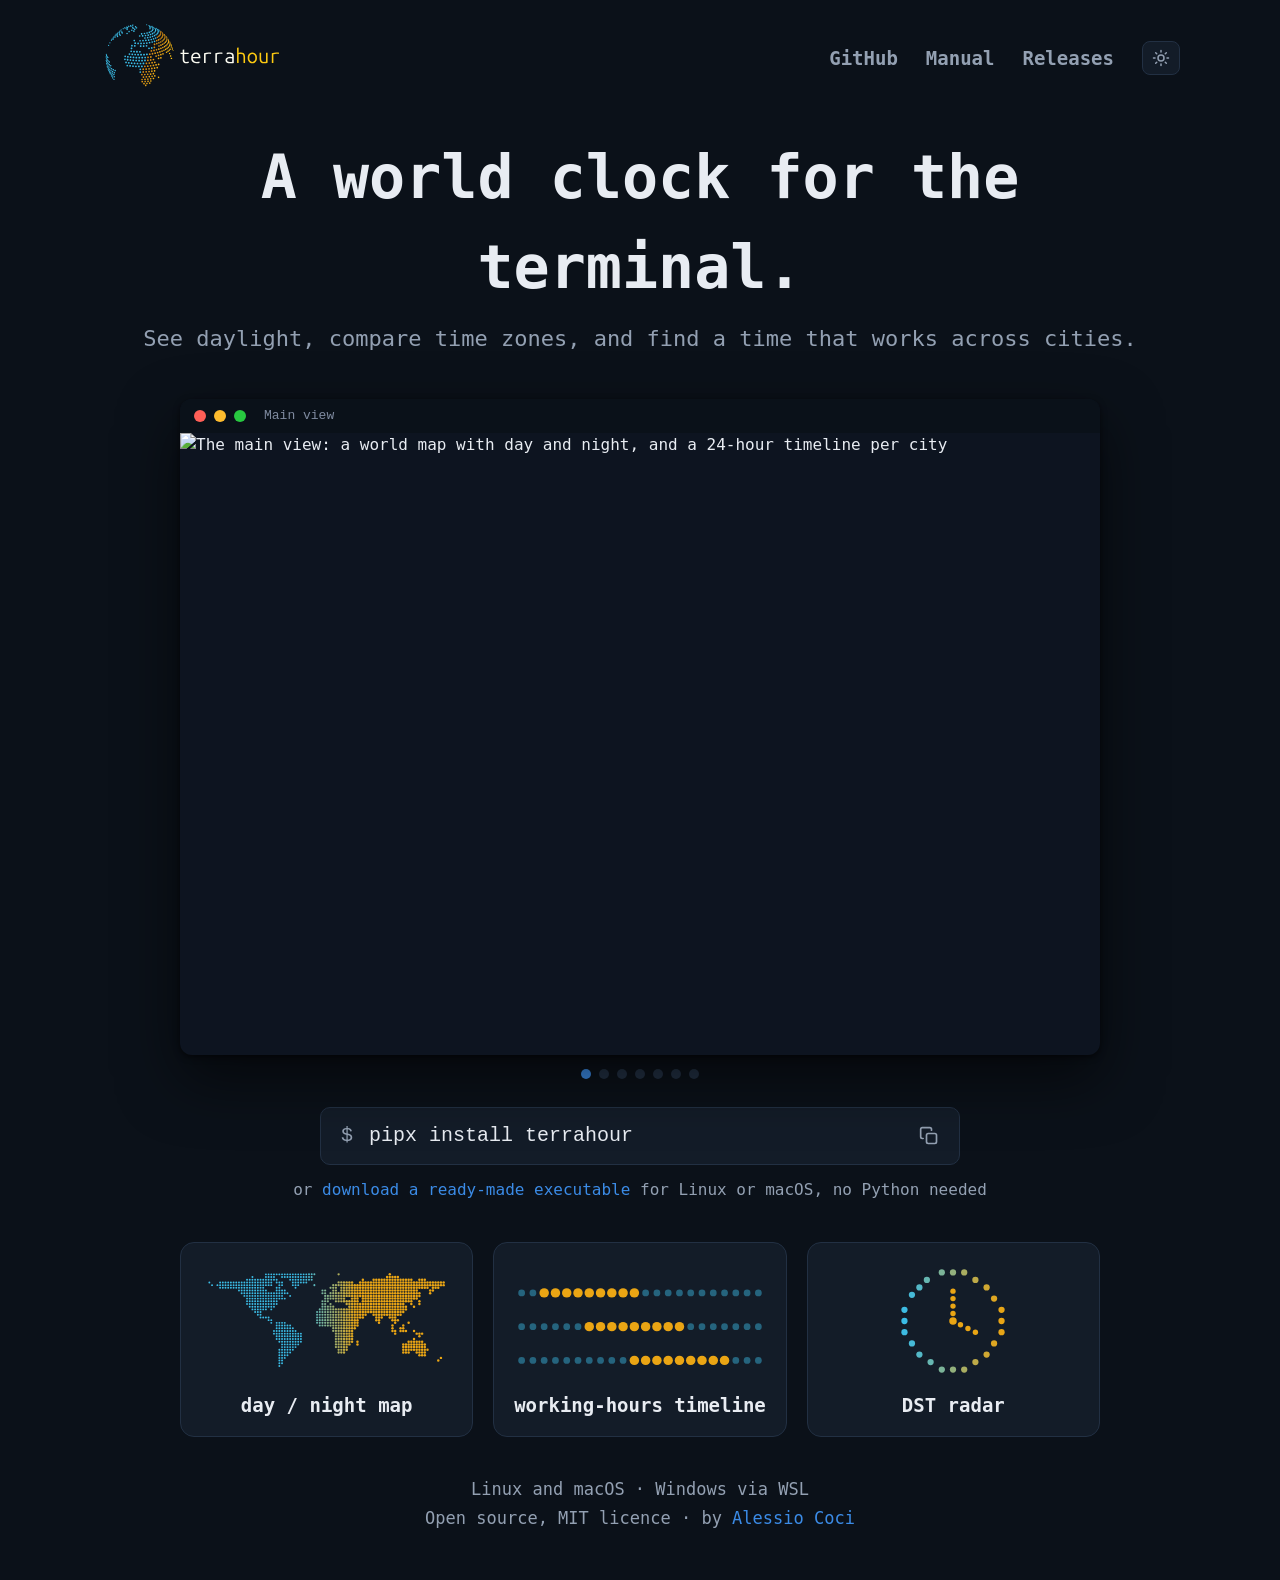
==== site/index.html @ 521621ff "Add the website and publish it to GitHub Pages Co-Authored-By: Claude Fable 5.1 <noreply@anthropic.c" ====
<!doctype html>
<html lang="en">
<head>
<meta charset="utf-8">
<meta name="viewport" content="width=device-width, initial-scale=1">
<title>terrahour</title>
<meta name="description" content="A world clock for the terminal: see daylight, compare time zones, and find a time that works across cities.">
<link rel="icon" type="image/svg+xml" href="favicon.svg">
<link rel="icon" type="image/png" sizes="256x256" href="favicon.png">
<link rel="apple-touch-icon" href="favicon.png">
<link rel="preconnect" href="https://fonts.googleapis.com">
<link href="https://fonts.googleapis.com/css2?family=Ubuntu+Mono:wght@400;700&display=swap" rel="stylesheet">
<link rel="stylesheet" href="style.css">
</head>
<body>
<div class="wrap">
  <header>
    <a class="logo" href="#"><img class="light" src="logo-light.svg" alt="terrahour"><img class="dark" src="logo-dark.svg" alt="terrahour"></a>
    <button type="button" id="menu" aria-label="Menu" aria-expanded="false" aria-controls="nav">
      <svg viewBox="0 0 24 24" fill="none" stroke="currentColor" stroke-width="2" stroke-linecap="round"><path class="open" d="M4 7h16M4 12h16M4 17h16"/><path class="close" d="M6 6l12 12M18 6L6 18"/></svg>
    </button>
    <nav id="nav">
      <a href="https://github.com/ACoci86/terrahour">GitHub</a>
      <a href="https://github.com/ACoci86/terrahour/blob/main/MANUAL.md">Manual</a>
      <a href="https://github.com/ACoci86/terrahour/releases">Releases</a>
      <button type="button" id="mode" title="Switch between dark and light">
        <svg class="sun" viewBox="0 0 24 24" fill="none" stroke="currentColor" stroke-width="2" stroke-linecap="round"><circle cx="12" cy="12" r="4"/><path d="M12 2v2M12 20v2M4.9 4.9l1.4 1.4M17.7 17.7l1.4 1.4M2 12h2M20 12h2M4.9 19.1l1.4-1.4M17.7 6.3l1.4-1.4"/></svg>
        <svg class="moon" viewBox="0 0 24 24" fill="none" stroke="currentColor" stroke-width="2" stroke-linecap="round"><path d="M21 12.8A9 9 0 1 1 11.2 3a7 7 0 0 0 9.8 9.8z"/></svg>
      </button>
    </nav>
  </header>

  <section class="hero">
    <h1>A world clock for the terminal.</h1>
    <p>See daylight, compare time zones, and find a time that works across cities.</p>
  </section>

  <div class="terminal" id="carousel">
    <div class="bar"><i style="background:#ff5f57"></i><i style="background:#febc2e"></i><i style="background:#28c840"></i><span class="title"></span></div>
    <div class="slides"><div class="track">
      <img src="https://raw.githubusercontent.com/ACoci86/terrahour/main/docs/main.png" alt="The main view: a world map with day and night, and a 24-hour timeline per city" data-title="Main view">
      <img src="https://raw.githubusercontent.com/ACoci86/terrahour/main/docs/demo.gif" alt="A quick tour: scrubbing time, exchanges, DST radar, ambient view" data-title="Scrubbing through the day">
      <img src="https://raw.githubusercontent.com/ACoci86/terrahour/main/docs/markets.png" alt="The ten biggest stock exchanges with their trading hours" data-title="Stock exchanges">
      <img src="https://raw.githubusercontent.com/ACoci86/terrahour/main/docs/radar.png" alt="The DST radar: the next clock change in every city" data-title="DST radar">
      <img src="https://raw.githubusercontent.com/ACoci86/terrahour/main/docs/ambient.png" alt="The ambient view: a big clock over the map" data-title="Ambient view, for a spare monitor">
      <img src="https://raw.githubusercontent.com/ACoci86/terrahour/main/docs/add-city.png" alt="Adding a city by typing its name" data-title="Adding a city">
      <img src="https://raw.githubusercontent.com/ACoci86/terrahour/main/docs/theme-light.png" alt="The light theme" data-title="One of fourteen themes">
    </div></div>
    <button type="button" class="arrow prev" aria-label="Previous">&#8249;</button>
    <button type="button" class="arrow next" aria-label="Next">&#8250;</button>
  </div>
  <div class="dots" id="dots"></div>

  <div class="install">
    <span class="prompt">$</span>
    <code id="cmd">pipx install terrahour</code>
    <button type="button" id="copy" title="Copy">
      <svg class="clip" viewBox="0 0 24 24" fill="none" stroke="currentColor" stroke-width="2" stroke-linecap="round" stroke-linejoin="round"><rect x="9" y="9" width="12" height="12" rx="2"/><path d="M5 15H4a2 2 0 0 1-2-2V4a2 2 0 0 1 2-2h9a2 2 0 0 1 2 2v1"/></svg>
      <svg class="tick" viewBox="0 0 24 24" fill="none" stroke="currentColor" stroke-width="2.5" stroke-linecap="round" stroke-linejoin="round"><path d="M5 12l5 5L20 7"/></svg>
      <span class="label">Copied</span>
      <span class="sr">Copy the install command</span>
    </button>
  </div>
  <p class="alt">or <a href="https://github.com/ACoci86/terrahour/releases">download a ready-made executable</a> for Linux or macOS, no Python needed</p>

  <div class="features">
    <div class="card"><div class="art"><img class="map" src="icon-map.svg" alt=""></div><p>day / night map</p></div>
    <div class="card"><div class="art"><img src="icon-timeline.svg" alt=""></div><p>working-hours timeline</p></div>
    <div class="card"><div class="art"><img src="icon-radar.svg" alt=""></div><p>DST radar</p></div>
  </div>

  <footer>
    <p>Linux and macOS · Windows via WSL</p>
    <p>Open source, MIT licence · by <a href="https://acoci.dev/">Alessio Coci</a></p>
  </footer>
</div>

<script src="script.js"></script>
</body>
</html>
---- site/style.css ----
:root, :root[data-theme="dark"] {
  --bg: #0b1119;
  --text: #e8ecf2;
  --muted: #93a0b2;
  --line: #223043;
  --accent: #3b8be6;
  --box: #131c28;
  --box-hover: #1b2736;
  --term-bg: #0d1420;
  --term-head: #0a1119;
  --shadow: rgba(0, 0, 0, .55);
}
:root[data-theme="light"] {
  --bg: #f7f7f5;
  --text: #1b2430;
  --muted: #5b6472;
  --line: #e2e4e8;
  --accent: #3b8be6;
  --box: #eef0f3;
  --box-hover: #e3e6ea;
  --term-bg: #0d1420;
  --term-head: #111a26;
  --shadow: rgba(20, 30, 50, .22);
}
/* dark is the default: light logo text, and the button offers the sun; in light mode the reverse */
.logo .light, #mode .moon { display: none; }
:root[data-theme="light"] .logo .light, :root[data-theme="light"] #mode .moon { display: block; }
:root[data-theme="light"] .logo .dark, :root[data-theme="light"] #mode .sun { display: none; }
#mode { margin-left: 28px; border: 1px solid var(--line); background: var(--box); color: var(--muted); border-radius: 8px;
        width: 38px; height: 34px; cursor: pointer; display: inline-flex; align-items: center; justify-content: center; vertical-align: middle; }
#mode:hover { background: var(--box-hover); color: var(--text); }
#mode svg { width: 18px; height: 18px; }
* { box-sizing: border-box; }
html, body { margin: 0; }
body {
  background: var(--bg);
  color: var(--text);
  font-family: "Ubuntu Mono", "DejaVu Sans Mono", ui-monospace, Menlo, Consolas, monospace;
  line-height: 1.5;
}
a { color: inherit; text-decoration: none; }
.wrap { max-width: 1120px; margin: 0 auto; padding: 0 20px; }

header { display: flex; align-items: center; justify-content: space-between; padding: 22px 0 10px; position: relative; }
.logo img { height: 72px; display: block; }
nav { display: flex; align-items: center; }
nav a { margin-left: 28px; font-weight: 700; font-size: 19px; color: var(--muted); }
nav a:hover { color: var(--text); }
#menu { display: none; border: 1px solid var(--line); background: var(--box); color: var(--muted); border-radius: 8px;
        width: 42px; height: 38px; cursor: pointer; align-items: center; justify-content: center; }
#menu svg { width: 22px; height: 22px; }
#menu .close, header.open #menu .open { display: none; }
header.open #menu .close { display: block; }

.hero { text-align: center; padding: 28px 0 14px; }
.hero h1 { font-size: clamp(34px, 5.2vw, 60px); font-weight: 700; letter-spacing: 0; margin: 0; }
.hero p { font-size: clamp(17px, 1.9vw, 22px); color: var(--muted); margin: 10px 0 0; }

.terminal {
  max-width: 920px; margin: 30px auto 0;
  background: var(--term-bg); border-radius: 12px; overflow: hidden;
  box-shadow: 0 24px 60px var(--shadow), 0 2px 6px var(--shadow);
}
.terminal .bar { height: 34px; background: var(--term-head); display: flex; align-items: center; gap: 8px; padding: 0 14px; }
.terminal .bar i { width: 12px; height: 12px; border-radius: 50%; display: block; }
.terminal .bar .title { margin-left: 10px; color: #7f8ba0; font-family: ui-monospace, "SF Mono", Menlo, Consolas, monospace; font-size: 13px; }
.terminal { position: relative; }
.slides { position: relative; aspect-ratio: 1104 / 746; overflow: hidden; }
.track { display: flex; height: 100%; transition: transform .6s cubic-bezier(.4, 0, .2, 1); will-change: transform; }
.track img { flex: 0 0 100%; width: 100%; height: 100%; object-fit: contain; }
.arrow { position: absolute; top: 50%; transform: translateY(-50%); width: 44px; height: 64px; border: 0; border-radius: 10px;
         background: rgba(0, 0, 0, .35); color: #fff; font-size: 34px; line-height: 1; cursor: pointer; opacity: 0; transition: opacity .2s; }
.terminal:hover .arrow, .arrow:focus-visible { opacity: 1; }
.arrow.prev { left: 10px; } .arrow.next { right: 10px; }
.arrow:hover { background: rgba(0, 0, 0, .6); }
.dots { display: flex; justify-content: center; gap: 8px; margin-top: 14px; }
.dots button { width: 10px; height: 10px; border-radius: 50%; border: 0; padding: 0; background: var(--line); cursor: pointer; }
.dots button.on { background: var(--accent); }

.install {
  max-width: 640px; margin: 28px auto 0;
  display: flex; align-items: center;
  background: var(--box); border: 1px solid var(--line); border-radius: 10px;
  padding: 12px 14px 12px 20px;
  font-family: "Ubuntu Mono", ui-monospace, "SF Mono", Menlo, Consolas, monospace; font-size: 20px;
}
.install .prompt { color: var(--muted); margin-right: 16px; }
.install code { flex: 1; }
.install button {
  border: 0; background: transparent; color: var(--muted); cursor: pointer; padding: 6px; border-radius: 6px;
  font: inherit; display: flex; align-items: center;
}
.install button:hover { background: var(--box-hover); color: var(--text); }
.install button svg { width: 20px; height: 20px; }
.install button .tick, .install button .label { display: none; }
.install button.done .clip { display: none; }
.install button.done .tick { display: block; }
.install button.done .label { display: inline; margin-left: 6px; font-weight: 700; font-size: 13px; color: var(--muted); }

.features { display: grid; grid-template-columns: repeat(3, 1fr); gap: 20px; max-width: 920px; margin: 40px auto 0; }
.card { background: var(--box); border: 1px solid var(--line); border-radius: 14px; padding: 22px 16px 16px; text-align: center; }
.card .art { height: 112px; display: flex; align-items: center; justify-content: center; padding: 0 6px; }
.card img { max-height: 100%; max-width: 100%; width: auto; height: auto; }
.card img.map { width: 96%; }
.card p { margin: 14px 0 0; font-weight: 700; font-size: 19px; color: var(--text); }
@media (max-width: 720px) {
  .wrap { padding: 0 16px; }
  header { padding: 14px 0 6px; }
  .logo img { height: 52px; }
  #menu { display: inline-flex; }
  nav { display: none; position: absolute; top: calc(100% + 6px); left: 0; right: 0; z-index: 10;
        flex-direction: column; align-items: stretch; background: var(--box); border: 1px solid var(--line);
        border-radius: 12px; padding: 8px; box-shadow: 0 16px 40px var(--shadow); }
  header.open nav { display: flex; }
  nav a { margin: 0; padding: 12px 14px; border-radius: 8px; font-size: 16px; }
  nav a:hover { background: var(--box-hover); }
  #mode { margin: 6px 14px 4px; width: auto; height: 40px; }
  #mode::after { content: "Dark or light"; margin-left: 10px; font-weight: 700; font-size: 15px; }
  .hero { padding: 18px 0 8px; }
  .terminal { margin-top: 20px; border-radius: 10px; }
  .terminal .bar { height: 28px; }
  .terminal .bar i { width: 10px; height: 10px; }
  .arrow { opacity: 1; width: 34px; height: 48px; font-size: 26px; background: rgba(0, 0, 0, .45); }
  .install { font-size: 15px; padding: 10px 10px 10px 14px; margin-top: 18px; }
  .install .prompt { margin-right: 10px; }
  .features { grid-template-columns: 1fr; gap: 14px; margin-top: 26px; }
  .card { padding: 18px 14px 14px; }
  .card .art { height: 84px; }
  footer { padding: 26px 0 32px; }
}
@media (hover: none) { .arrow { opacity: 1; } }

.alt { text-align: center; color: var(--muted); font-size: 16px; margin: 12px 0 0; line-height: 1.6; }
.alt a, footer a { color: var(--accent); }
.alt a:hover, footer a:hover { text-decoration: underline; }
footer { text-align: center; color: var(--muted); padding: 36px 0 44px; font-size: 17px; }
footer p { margin: 4px 0; }
.sr { position: absolute; width: 1px; height: 1px; overflow: hidden; clip: rect(0 0 0 0); }
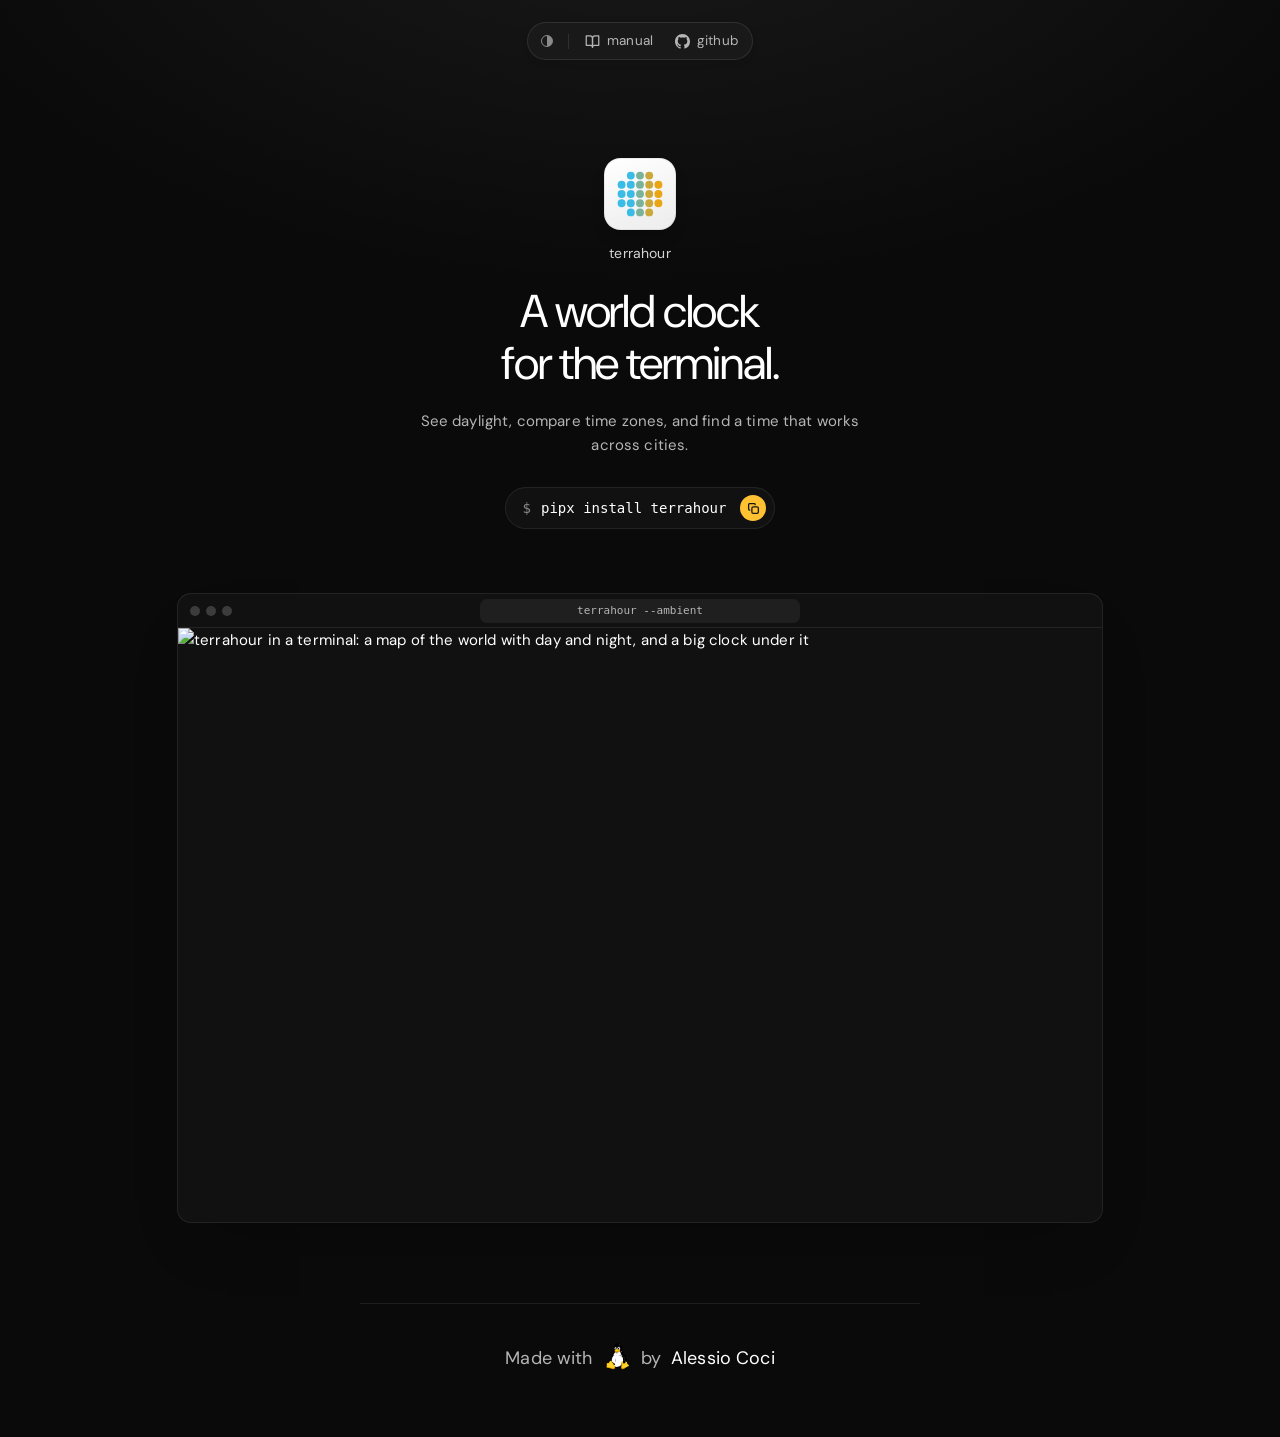
==== commit f40ad3dd: "Simpler website, in the style of acoci.dev" ====
--- a/site/index.html
+++ b/site/index.html
@@ -1,79 +1,59 @@
 <!doctype html>
-<html lang="en">
+<html lang="en" data-theme="dark">
 <head>
 <meta charset="utf-8">
 <meta name="viewport" content="width=device-width, initial-scale=1">
-<title>terrahour</title>
+<title>terrahour: a world clock for the terminal</title>
 <meta name="description" content="A world clock for the terminal: see daylight, compare time zones, and find a time that works across cities.">
 <link rel="icon" type="image/svg+xml" href="favicon.svg">
 <link rel="icon" type="image/png" sizes="256x256" href="favicon.png">
 <link rel="apple-touch-icon" href="favicon.png">
+<!-- Before anything is drawn, so a visitor who chose the light page never sees a dark flash. -->
+<script>try { var t = localStorage.getItem("theme"); if (t === "light" || t === "dark") document.documentElement.setAttribute("data-theme", t); } catch (e) {}</script>
 <link rel="preconnect" href="https://fonts.googleapis.com">
-<link href="https://fonts.googleapis.com/css2?family=Ubuntu+Mono:wght@400;700&display=swap" rel="stylesheet">
+<link rel="preconnect" href="https://fonts.gstatic.com" crossorigin>
+<link href="https://fonts.googleapis.com/css2?family=DM+Sans:wght@300..600&display=swap" rel="stylesheet">
 <link rel="stylesheet" href="style.css">
 </head>
 <body>
-<div class="wrap">
-  <header>
-    <a class="logo" href="#"><img class="light" src="logo-light.svg" alt="terrahour"><img class="dark" src="logo-dark.svg" alt="terrahour"></a>
-    <button type="button" id="menu" aria-label="Menu" aria-expanded="false" aria-controls="nav">
-      <svg viewBox="0 0 24 24" fill="none" stroke="currentColor" stroke-width="2" stroke-linecap="round"><path class="open" d="M4 7h16M4 12h16M4 17h16"/><path class="close" d="M6 6l12 12M18 6L6 18"/></svg>
+<div class="top">
+  <div class="pill">
+    <button class="pill-btn" id="theme" type="button" aria-label="Switch between light and dark mode" title="Light / dark"><span class="theme-dot" aria-hidden="true"></span></button>
+    <span class="pill-sep" aria-hidden="true"></span>
+    <a class="pill-link" href="https://github.com/ACoci86/terrahour/blob/main/MANUAL.md"><svg class="pill-icon" viewBox="0 0 24 24" fill="none" stroke="currentColor" stroke-width="2" stroke-linecap="round" stroke-linejoin="round" aria-hidden="true"><path d="M2 3h6a4 4 0 0 1 4 4v14a3 3 0 0 0-3-3H2z"/><path d="M22 3h-6a4 4 0 0 0-4 4v14a3 3 0 0 1 3-3h7z"/></svg>manual</a>
+    <a class="pill-link" href="https://github.com/ACoci86/terrahour"><svg class="pill-icon" viewBox="0 0 16 16" fill="currentColor" aria-hidden="true"><path d="M8 0C3.58 0 0 3.58 0 8c0 3.54 2.29 6.53 5.47 7.59.4.07.55-.17.55-.38 0-.19-.01-.82-.01-1.49-2.01.37-2.53-.49-2.69-.94-.09-.23-.48-.94-.82-1.13-.28-.15-.68-.52-.01-.53.63-.01 1.08.58 1.23.82.72 1.21 1.87.87 2.33.66.07-.52.28-.87.51-1.07-1.78-.2-3.64-.89-3.64-3.95 0-.87.31-1.59.82-2.15-.08-.2-.36-1.02.08-2.12 0 0 .67-.21 2.2.82.64-.18 1.32-.27 2-.27s1.36.09 2 .27c1.53-1.04 2.2-.82 2.2-.82.44 1.1.16 1.92.08 2.12.51.56.82 1.27.82 2.15 0 3.07-1.87 3.75-3.65 3.95.29.25.54.73.54 1.48 0 1.07-.01 1.93-.01 2.2 0 .21.15.46.55.38A8.01 8.01 0 0 0 16 8c0-4.42-3.58-8-8-8z"/></svg>github</a>
+  </div>
+</div>
+
+<main>
+  <span class="hero-icon"><img src="favicon.svg" alt="" width="46" height="46"></span>
+  <p class="hero-name">terrahour</p>
+  <h1 class="headline">A world clock<br>for the terminal.</h1>
+  <p class="hero-intro">See daylight, compare time zones, and find a time that works across cities.</p>
+
+  <div class="install" id="install">
+    <span class="prompt" aria-hidden="true">$</span>
+    <code id="cmd">pipx install terrahour</code>
+    <button class="chip" id="copy" type="button" aria-label="Copy the install command" title="Copy">
+      <svg class="i-copy" viewBox="0 0 24 24" aria-hidden="true"><rect x="9" y="9" width="12" height="12" rx="2.5"/><path d="M5 15h-.5A1.5 1.5 0 0 1 3 13.5v-9A1.5 1.5 0 0 1 4.5 3h9A1.5 1.5 0 0 1 15 4.5V5"/></svg>
+      <svg class="i-done" viewBox="0 0 24 24" aria-hidden="true"><path d="M5 12.5l4.5 4.5L19 7.5"/></svg>
     </button>
-    <nav id="nav">
-      <a href="https://github.com/ACoci86/terrahour">GitHub</a>
-      <a href="https://github.com/ACoci86/terrahour/blob/main/MANUAL.md">Manual</a>
-      <a href="https://github.com/ACoci86/terrahour/releases">Releases</a>
-      <button type="button" id="mode" title="Switch between dark and light">
-        <svg class="sun" viewBox="0 0 24 24" fill="none" stroke="currentColor" stroke-width="2" stroke-linecap="round"><circle cx="12" cy="12" r="4"/><path d="M12 2v2M12 20v2M4.9 4.9l1.4 1.4M17.7 17.7l1.4 1.4M2 12h2M20 12h2M4.9 19.1l1.4-1.4M17.7 6.3l1.4-1.4"/></svg>
-        <svg class="moon" viewBox="0 0 24 24" fill="none" stroke="currentColor" stroke-width="2" stroke-linecap="round"><path d="M21 12.8A9 9 0 1 1 11.2 3a7 7 0 0 0 9.8 9.8z"/></svg>
-      </button>
-    </nav>
-  </header>
+    <span class="visually-hidden" id="copied" aria-live="polite"></span>
+  </div>
+</main>
 
-  <section class="hero">
-    <h1>A world clock for the terminal.</h1>
-    <p>See daylight, compare time zones, and find a time that works across cities.</p>
-  </section>
+<figure class="shot">
+  <div class="window">
+    <div class="window-bar" aria-hidden="true"><i></i><i></i><i></i><span class="window-title">terrahour --ambient</span></div>
+    <img src="https://raw.githubusercontent.com/ACoci86/terrahour/main/docs/ambient.png" width="924" height="594"
+         alt="terrahour in a terminal: a map of the world with day and night, and a big clock under it">
+  </div>
+</figure>
 
-  <div class="terminal" id="carousel">
-    <div class="bar"><i style="background:#ff5f57"></i><i style="background:#febc2e"></i><i style="background:#28c840"></i><span class="title"></span></div>
-    <div class="slides"><div class="track">
-      <img src="https://raw.githubusercontent.com/ACoci86/terrahour/main/docs/main.png" alt="The main view: a world map with day and night, and a 24-hour timeline per city" data-title="Main view">
-      <img src="https://raw.githubusercontent.com/ACoci86/terrahour/main/docs/demo.gif" alt="A quick tour: scrubbing time, exchanges, DST radar, ambient view" data-title="Scrubbing through the day">
-      <img src="https://raw.githubusercontent.com/ACoci86/terrahour/main/docs/markets.png" alt="The ten biggest stock exchanges with their trading hours" data-title="Stock exchanges">
-      <img src="https://raw.githubusercontent.com/ACoci86/terrahour/main/docs/radar.png" alt="The DST radar: the next clock change in every city" data-title="DST radar">
-      <img src="https://raw.githubusercontent.com/ACoci86/terrahour/main/docs/ambient.png" alt="The ambient view: a big clock over the map" data-title="Ambient view, for a spare monitor">
-      <img src="https://raw.githubusercontent.com/ACoci86/terrahour/main/docs/add-city.png" alt="Adding a city by typing its name" data-title="Adding a city">
-      <img src="https://raw.githubusercontent.com/ACoci86/terrahour/main/docs/theme-light.png" alt="The light theme" data-title="One of fourteen themes">
-    </div></div>
-    <button type="button" class="arrow prev" aria-label="Previous">&#8249;</button>
-    <button type="button" class="arrow next" aria-label="Next">&#8250;</button>
-  </div>
-  <div class="dots" id="dots"></div>
-
-  <div class="install">
-    <span class="prompt">$</span>
-    <code id="cmd">pipx install terrahour</code>
-    <button type="button" id="copy" title="Copy">
-      <svg class="clip" viewBox="0 0 24 24" fill="none" stroke="currentColor" stroke-width="2" stroke-linecap="round" stroke-linejoin="round"><rect x="9" y="9" width="12" height="12" rx="2"/><path d="M5 15H4a2 2 0 0 1-2-2V4a2 2 0 0 1 2-2h9a2 2 0 0 1 2 2v1"/></svg>
-      <svg class="tick" viewBox="0 0 24 24" fill="none" stroke="currentColor" stroke-width="2.5" stroke-linecap="round" stroke-linejoin="round"><path d="M5 12l5 5L20 7"/></svg>
-      <span class="label">Copied</span>
-      <span class="sr">Copy the install command</span>
-    </button>
-  </div>
-  <p class="alt">or <a href="https://github.com/ACoci86/terrahour/releases">download a ready-made executable</a> for Linux or macOS, no Python needed</p>
-
-  <div class="features">
-    <div class="card"><div class="art"><img class="map" src="icon-map.svg" alt=""></div><p>day / night map</p></div>
-    <div class="card"><div class="art"><img src="icon-timeline.svg" alt=""></div><p>working-hours timeline</p></div>
-    <div class="card"><div class="art"><img src="icon-radar.svg" alt=""></div><p>DST radar</p></div>
-  </div>
-
-  <footer>
-    <p>Linux and macOS · Windows via WSL</p>
-    <p>Open source, MIT licence · by <a href="https://acoci.dev/">Alessio Coci</a></p>
-  </footer>
-</div>
+<footer class="footer">
+  <div class="footer-rule" aria-hidden="true"></div>
+  <p class="made">Made with <!-- Tux by Larry Ewing, made with The GIMP; drawing from Devicon (MIT). --><img class="tux" src="tux.png" width="28" height="28" alt="Linux" title="Linux"> by <a href="https://acoci.dev/">Alessio Coci</a></p>
+</footer>
 
 <script src="script.js"></script>
 </body>
--- a/site/style.css
+++ b/site/style.css
@@ -1,138 +1,136 @@
-:root, :root[data-theme="dark"] {
-  --bg: #0b1119;
-  --text: #e8ecf2;
-  --muted: #93a0b2;
-  --line: #223043;
-  --accent: #3b8be6;
-  --box: #131c28;
-  --box-hover: #1b2736;
-  --term-bg: #0d1420;
-  --term-head: #0a1119;
-  --shadow: rgba(0, 0, 0, .55);
+/* Same colours, type and parts as acoci.dev, so the two sites read as one family. Dark unless the visitor switches. */
+:root {
+  color-scheme: dark;
+  --ease-out: cubic-bezier(.22, 1, .36, 1);
+  --bg: #0a0a0a;
+  --ink: #fff;
+  --text: #d4d4d4;
+  --muted: #b5b5b5;
+  --faint: #8a8a8a;
+  --line: #ffffff14;
+  --card: #ffffff08;
+  --card-hover: #ffffff0d;
+  --highlight: #fec132;
+  --on-highlight: #171717;
+  --pill-bg: #1c1c1cb8;
+  --pill-line: #ffffff1a;
+  --top-glow: #ffffff12;
+  --font-sans: "DM Sans", system-ui, -apple-system, "Segoe UI", sans-serif;
+  --font-mono: ui-monospace, "SF Mono", Menlo, Consolas, "DejaVu Sans Mono", monospace;
+  --column: 600px;
 }
-:root[data-theme="light"] {
-  --bg: #f7f7f5;
-  --text: #1b2430;
-  --muted: #5b6472;
-  --line: #e2e4e8;
-  --accent: #3b8be6;
-  --box: #eef0f3;
-  --box-hover: #e3e6ea;
-  --term-bg: #0d1420;
-  --term-head: #111a26;
-  --shadow: rgba(20, 30, 50, .22);
+:root[data-theme=light] {
+  color-scheme: light;
+  --bg: #efefef;
+  --ink: #171717;
+  --text: #404040;
+  --muted: #5e5e5e;
+  --faint: #666;
+  --line: #00000014;
+  --card: #00000006;
+  --card-hover: #0000000b;
+  --pill-bg: #ffffffb8;
+  --pill-line: #00000017;
+  --top-glow: #fff;
 }
-/* dark is the default: light logo text, and the button offers the sun; in light mode the reverse */
-.logo .light, #mode .moon { display: none; }
-:root[data-theme="light"] .logo .light, :root[data-theme="light"] #mode .moon { display: block; }
-:root[data-theme="light"] .logo .dark, :root[data-theme="light"] #mode .sun { display: none; }
-#mode { margin-left: 28px; border: 1px solid var(--line); background: var(--box); color: var(--muted); border-radius: 8px;
-        width: 38px; height: 34px; cursor: pointer; display: inline-flex; align-items: center; justify-content: center; vertical-align: middle; }
-#mode:hover { background: var(--box-hover); color: var(--text); }
-#mode svg { width: 18px; height: 18px; }
-* { box-sizing: border-box; }
-html, body { margin: 0; }
-body {
-  background: var(--bg);
-  color: var(--text);
-  font-family: "Ubuntu Mono", "DejaVu Sans Mono", ui-monospace, Menlo, Consolas, monospace;
-  line-height: 1.5;
+
+*, :before, :after { box-sizing: border-box; }
+html { background: var(--bg); -webkit-text-size-adjust: 100%; }
+body { margin: 0; color: var(--ink); background: radial-gradient(1100px 640px at 50% -160px, var(--top-glow), transparent 70%) no-repeat, var(--bg);
+       font: 400 15px/1.6 var(--font-sans); letter-spacing: .01em; -webkit-font-smoothing: antialiased; -moz-osx-font-smoothing: grayscale; }
+a { color: inherit; }
+h1, p, figure { margin: 0; }
+img { display: block; }
+::selection { background: color-mix(in srgb, var(--highlight) 35%, transparent); }
+:focus-visible { outline: 2px solid var(--highlight); outline-offset: 3px; border-radius: 4px; }
+.visually-hidden { position: absolute; width: 1px; height: 1px; overflow: hidden; clip-path: inset(50%); white-space: nowrap; }
+
+/* The little pill at the top: light or dark, and the two places to read more. */
+.top { position: sticky; top: 0; z-index: 40; display: flex; justify-content: center; padding: 22px 16px 10px; pointer-events: none; }
+.pill { pointer-events: auto; display: flex; align-items: center; gap: 2px; height: 38px; padding: 0 4px; border: 1px solid var(--pill-line);
+        border-radius: 999px; background: var(--pill-bg); backdrop-filter: blur(10px); box-shadow: 0 4px 14px -8px #00000040; font-size: 13.5px; line-height: 1; }
+.pill-btn { flex: none; display: grid; place-items: center; width: 30px; height: 30px; padding: 0; border: 0; border-radius: 999px;
+            background: none; color: inherit; cursor: pointer; transition: background .2s; }
+.pill-btn:hover { background: color-mix(in srgb, var(--ink) 8%, transparent); }
+.theme-dot { width: 12px; height: 12px; border: 1px solid var(--faint); border-radius: 50%;
+             background: linear-gradient(90deg, var(--faint) 50%, transparent 50%); transition: transform .4s var(--ease-out); }
+[data-theme=dark] .theme-dot { transform: rotate(180deg); }
+.pill-sep { width: 1px; height: 15px; margin: 0 4px; background: var(--pill-line); }
+.pill-link { display: flex; align-items: center; gap: 7px; height: 30px; padding: 0 10px; border-radius: 999px; color: var(--muted);
+             text-decoration: none; transition: color .2s, background .2s; }
+.pill-link:hover { color: var(--ink); background: color-mix(in srgb, var(--ink) 8%, transparent); }
+.pill-icon { flex: none; width: 15px; height: 15px; }
+
+main { display: flex; flex-direction: column; align-items: center; max-width: var(--column); margin: 0 auto; padding: 88px 20px 0; text-align: center; }
+.hero-icon { display: grid; place-items: center; width: 72px; height: 72px; margin-bottom: 12px; border-radius: 23%;
+             background: linear-gradient(160deg, #fff, #ececec); box-shadow: inset 0 0 0 1px #00000012, 0 8px 20px -10px #00000073; }
+.hero-icon img { width: 64%; height: 64%; }
+.hero-name { margin-bottom: 22px; font-size: 14px; color: var(--text); }
+.headline { font-size: 46px; font-weight: 400; line-height: 1.12; letter-spacing: -.025em; }
+.hero-intro { max-width: 440px; margin-top: 20px; color: var(--muted); }
+
+/* The command to install it; the yellow button copies it. */
+.install { display: inline-flex; align-items: center; gap: 10px; max-width: 100%; height: 42px; margin-top: 30px; padding: 0 8px 0 17px;
+           border: 1px solid var(--line); border-radius: 999px; background: var(--card); font: 14px/1 var(--font-mono); letter-spacing: 0;
+           transition: background .2s; }
+.install:hover { background: var(--card-hover); }
+.install .prompt { color: var(--faint); user-select: none; }
+.install code { font: inherit; white-space: nowrap; cursor: pointer; }
+.chip { flex: none; display: grid; place-items: center; width: 26px; height: 26px; margin-left: 4px; padding: 0; border: 0; border-radius: 50%;
+        background: var(--highlight); color: var(--on-highlight); cursor: pointer; transition: transform .2s; }
+.chip:hover { transform: scale(1.1); }
+.chip svg { grid-area: 1 / 1; width: 13px; height: 13px; fill: none; stroke: currentColor; stroke-width: 2.4; stroke-linecap: round;
+            stroke-linejoin: round; transition: opacity .2s, transform .35s var(--ease-out); }
+.chip .i-done, .install.done .i-copy { opacity: 0; transform: scale(.4); }
+.install.done .i-done { opacity: 1; transform: none; }
+
+/* The picture, in the same quiet window acoci.dev puts its screenshots in. */
+.shot { max-width: 966px; margin: 64px auto 0; padding: 0 20px; }
+.window { overflow: hidden; border: 1px solid var(--line); border-radius: 14px; background: var(--card); box-shadow: 0 30px 60px -30px #00000059; }
+.window-bar { position: relative; display: flex; align-items: center; gap: 6px; height: 34px; padding: 0 12px; border-bottom: 1px solid var(--line); }
+.window-bar i { width: 10px; height: 10px; border-radius: 50%; background: color-mix(in srgb, var(--ink) 18%, transparent); }
+.window-title { position: absolute; left: 50%; translate: -50%; width: min(320px, 100% - 128px); padding: 3px 10px; border-radius: 7px;
+                background: color-mix(in srgb, var(--ink) 6%, transparent); color: var(--muted); font: 11px/1.6 var(--font-mono); letter-spacing: 0;
+                text-align: center; white-space: nowrap; overflow: hidden; text-overflow: ellipsis; }
+.window img { width: 100%; height: auto; }
+
+.footer { max-width: var(--column); margin: 0 auto; padding: 80px 20px 64px; }
+.footer-rule { height: 1px; margin-bottom: 40px; background: var(--line); }
+.made { display: flex; justify-content: center; align-items: center; gap: 10px; color: var(--muted); font-size: 18px; }
+.tux { flex: none; width: 28px; height: 28px; margin-top: -4px; }
+.made a { position: relative; color: var(--ink); text-decoration: none; }
+.made a::after { content: ""; position: absolute; left: 0; right: 0; bottom: -3px; height: 1.5px; border-radius: 1px; background: var(--highlight);
+                 transform: scaleX(0); transform-origin: 0; transition: transform .5s cubic-bezier(.65, 0, .35, 1); }
+.made a:hover::after, .made a:focus-visible::after { transform: none; }
+
+/* Everything arrives one after the other, a touch late and from just below. */
+@keyframes row-in { from { opacity: 0; transform: translateY(4px); } }
+@media (prefers-reduced-motion: no-preference) {
+  main > *, .shot, .footer { animation: .5s ease-out backwards row-in; animation-delay: calc(var(--k, 0) * 80ms); }
+  main > :nth-child(2) { --k: 1; }
+  main > :nth-child(3) { --k: 2; }
+  main > :nth-child(4) { --k: 3; }
+  main > :nth-child(5) { --k: 4; }
+  .shot { --k: 6; }
+  .footer { --k: 8; }
 }
-a { color: inherit; text-decoration: none; }
-.wrap { max-width: 1120px; margin: 0 auto; padding: 0 20px; }
 
-header { display: flex; align-items: center; justify-content: space-between; padding: 22px 0 10px; position: relative; }
-.logo img { height: 72px; display: block; }
-nav { display: flex; align-items: center; }
-nav a { margin-left: 28px; font-weight: 700; font-size: 19px; color: var(--muted); }
-nav a:hover { color: var(--text); }
-#menu { display: none; border: 1px solid var(--line); background: var(--box); color: var(--muted); border-radius: 8px;
-        width: 42px; height: 38px; cursor: pointer; align-items: center; justify-content: center; }
-#menu svg { width: 22px; height: 22px; }
-#menu .close, header.open #menu .open { display: none; }
-header.open #menu .close { display: block; }
+/* Switching light and dark: the new page grows out of the button as a circle. */
+:root.theme-switching::view-transition-old(root) { animation: none; }
+:root.theme-switching::view-transition-new(root) { animation: 1.2s cubic-bezier(.65, 0, .35, 1) grow; }
+@keyframes grow {
+  from { clip-path: circle(0 at var(--grow-x, 50%) var(--grow-y, 30px)); }
+  to { clip-path: circle(150vmax at var(--grow-x, 50%) var(--grow-y, 30px)); }
+}
 
-.hero { text-align: center; padding: 28px 0 14px; }
-.hero h1 { font-size: clamp(34px, 5.2vw, 60px); font-weight: 700; letter-spacing: 0; margin: 0; }
-.hero p { font-size: clamp(17px, 1.9vw, 22px); color: var(--muted); margin: 10px 0 0; }
-
-.terminal {
-  max-width: 920px; margin: 30px auto 0;
-  background: var(--term-bg); border-radius: 12px; overflow: hidden;
-  box-shadow: 0 24px 60px var(--shadow), 0 2px 6px var(--shadow);
+@media (width <= 560px) {
+  main { padding-top: 56px; }
+  .headline { font-size: 28px; }
+  .install { font-size: 13px; }
+  .shot { margin-top: 48px; }
+  .window { border-radius: 12px; }
+  .window-bar { height: 28px; }
+  .window-bar i { width: 8px; height: 8px; }
+  .footer { padding-top: 64px; }
+  .made { font-size: 17px; }
 }
-.terminal .bar { height: 34px; background: var(--term-head); display: flex; align-items: center; gap: 8px; padding: 0 14px; }
-.terminal .bar i { width: 12px; height: 12px; border-radius: 50%; display: block; }
-.terminal .bar .title { margin-left: 10px; color: #7f8ba0; font-family: ui-monospace, "SF Mono", Menlo, Consolas, monospace; font-size: 13px; }
-.terminal { position: relative; }
-.slides { position: relative; aspect-ratio: 1104 / 746; overflow: hidden; }
-.track { display: flex; height: 100%; transition: transform .6s cubic-bezier(.4, 0, .2, 1); will-change: transform; }
-.track img { flex: 0 0 100%; width: 100%; height: 100%; object-fit: contain; }
-.arrow { position: absolute; top: 50%; transform: translateY(-50%); width: 44px; height: 64px; border: 0; border-radius: 10px;
-         background: rgba(0, 0, 0, .35); color: #fff; font-size: 34px; line-height: 1; cursor: pointer; opacity: 0; transition: opacity .2s; }
-.terminal:hover .arrow, .arrow:focus-visible { opacity: 1; }
-.arrow.prev { left: 10px; } .arrow.next { right: 10px; }
-.arrow:hover { background: rgba(0, 0, 0, .6); }
-.dots { display: flex; justify-content: center; gap: 8px; margin-top: 14px; }
-.dots button { width: 10px; height: 10px; border-radius: 50%; border: 0; padding: 0; background: var(--line); cursor: pointer; }
-.dots button.on { background: var(--accent); }
-
-.install {
-  max-width: 640px; margin: 28px auto 0;
-  display: flex; align-items: center;
-  background: var(--box); border: 1px solid var(--line); border-radius: 10px;
-  padding: 12px 14px 12px 20px;
-  font-family: "Ubuntu Mono", ui-monospace, "SF Mono", Menlo, Consolas, monospace; font-size: 20px;
-}
-.install .prompt { color: var(--muted); margin-right: 16px; }
-.install code { flex: 1; }
-.install button {
-  border: 0; background: transparent; color: var(--muted); cursor: pointer; padding: 6px; border-radius: 6px;
-  font: inherit; display: flex; align-items: center;
-}
-.install button:hover { background: var(--box-hover); color: var(--text); }
-.install button svg { width: 20px; height: 20px; }
-.install button .tick, .install button .label { display: none; }
-.install button.done .clip { display: none; }
-.install button.done .tick { display: block; }
-.install button.done .label { display: inline; margin-left: 6px; font-weight: 700; font-size: 13px; color: var(--muted); }
-
-.features { display: grid; grid-template-columns: repeat(3, 1fr); gap: 20px; max-width: 920px; margin: 40px auto 0; }
-.card { background: var(--box); border: 1px solid var(--line); border-radius: 14px; padding: 22px 16px 16px; text-align: center; }
-.card .art { height: 112px; display: flex; align-items: center; justify-content: center; padding: 0 6px; }
-.card img { max-height: 100%; max-width: 100%; width: auto; height: auto; }
-.card img.map { width: 96%; }
-.card p { margin: 14px 0 0; font-weight: 700; font-size: 19px; color: var(--text); }
-@media (max-width: 720px) {
-  .wrap { padding: 0 16px; }
-  header { padding: 14px 0 6px; }
-  .logo img { height: 52px; }
-  #menu { display: inline-flex; }
-  nav { display: none; position: absolute; top: calc(100% + 6px); left: 0; right: 0; z-index: 10;
-        flex-direction: column; align-items: stretch; background: var(--box); border: 1px solid var(--line);
-        border-radius: 12px; padding: 8px; box-shadow: 0 16px 40px var(--shadow); }
-  header.open nav { display: flex; }
-  nav a { margin: 0; padding: 12px 14px; border-radius: 8px; font-size: 16px; }
-  nav a:hover { background: var(--box-hover); }
-  #mode { margin: 6px 14px 4px; width: auto; height: 40px; }
-  #mode::after { content: "Dark or light"; margin-left: 10px; font-weight: 700; font-size: 15px; }
-  .hero { padding: 18px 0 8px; }
-  .terminal { margin-top: 20px; border-radius: 10px; }
-  .terminal .bar { height: 28px; }
-  .terminal .bar i { width: 10px; height: 10px; }
-  .arrow { opacity: 1; width: 34px; height: 48px; font-size: 26px; background: rgba(0, 0, 0, .45); }
-  .install { font-size: 15px; padding: 10px 10px 10px 14px; margin-top: 18px; }
-  .install .prompt { margin-right: 10px; }
-  .features { grid-template-columns: 1fr; gap: 14px; margin-top: 26px; }
-  .card { padding: 18px 14px 14px; }
-  .card .art { height: 84px; }
-  footer { padding: 26px 0 32px; }
-}
-@media (hover: none) { .arrow { opacity: 1; } }
-
-.alt { text-align: center; color: var(--muted); font-size: 16px; margin: 12px 0 0; line-height: 1.6; }
-.alt a, footer a { color: var(--accent); }
-.alt a:hover, footer a:hover { text-decoration: underline; }
-footer { text-align: center; color: var(--muted); padding: 36px 0 44px; font-size: 17px; }
-footer p { margin: 4px 0; }
-.sr { position: absolute; width: 1px; height: 1px; overflow: hidden; clip: rect(0 0 0 0); }
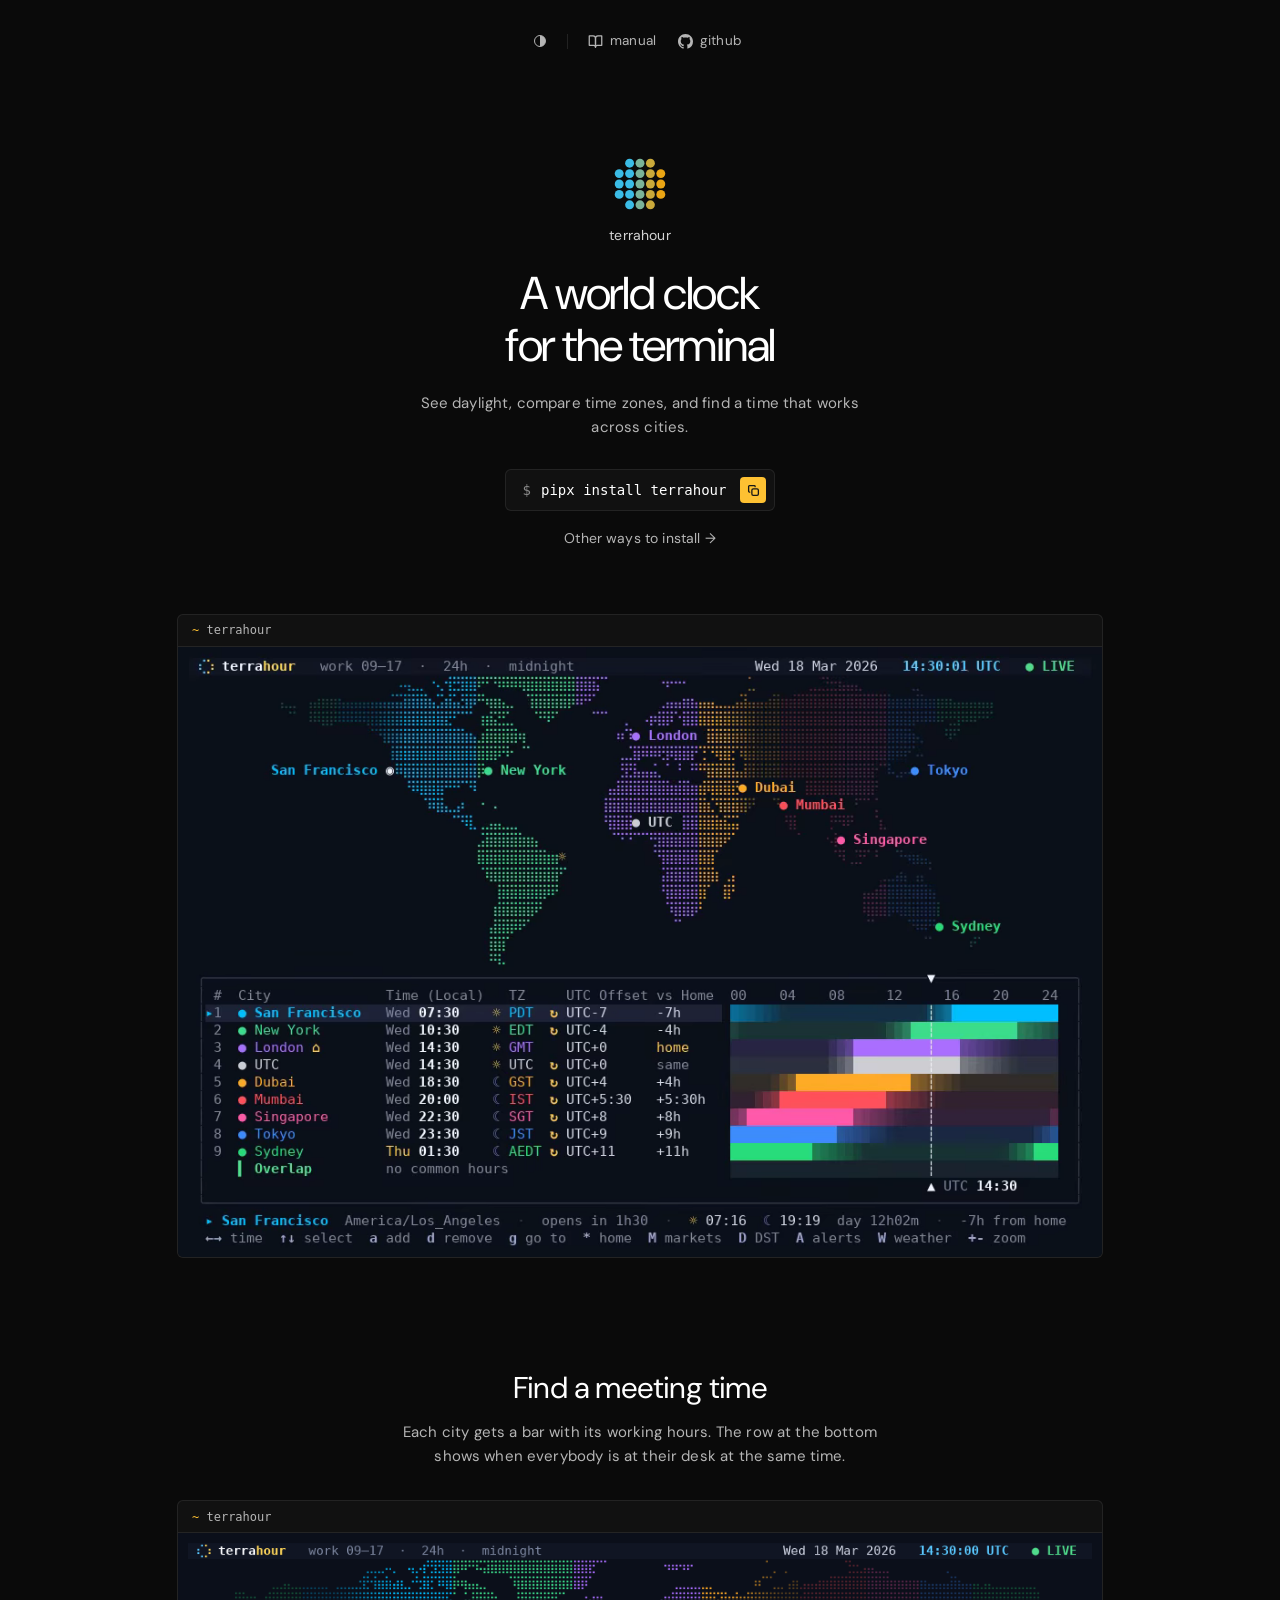
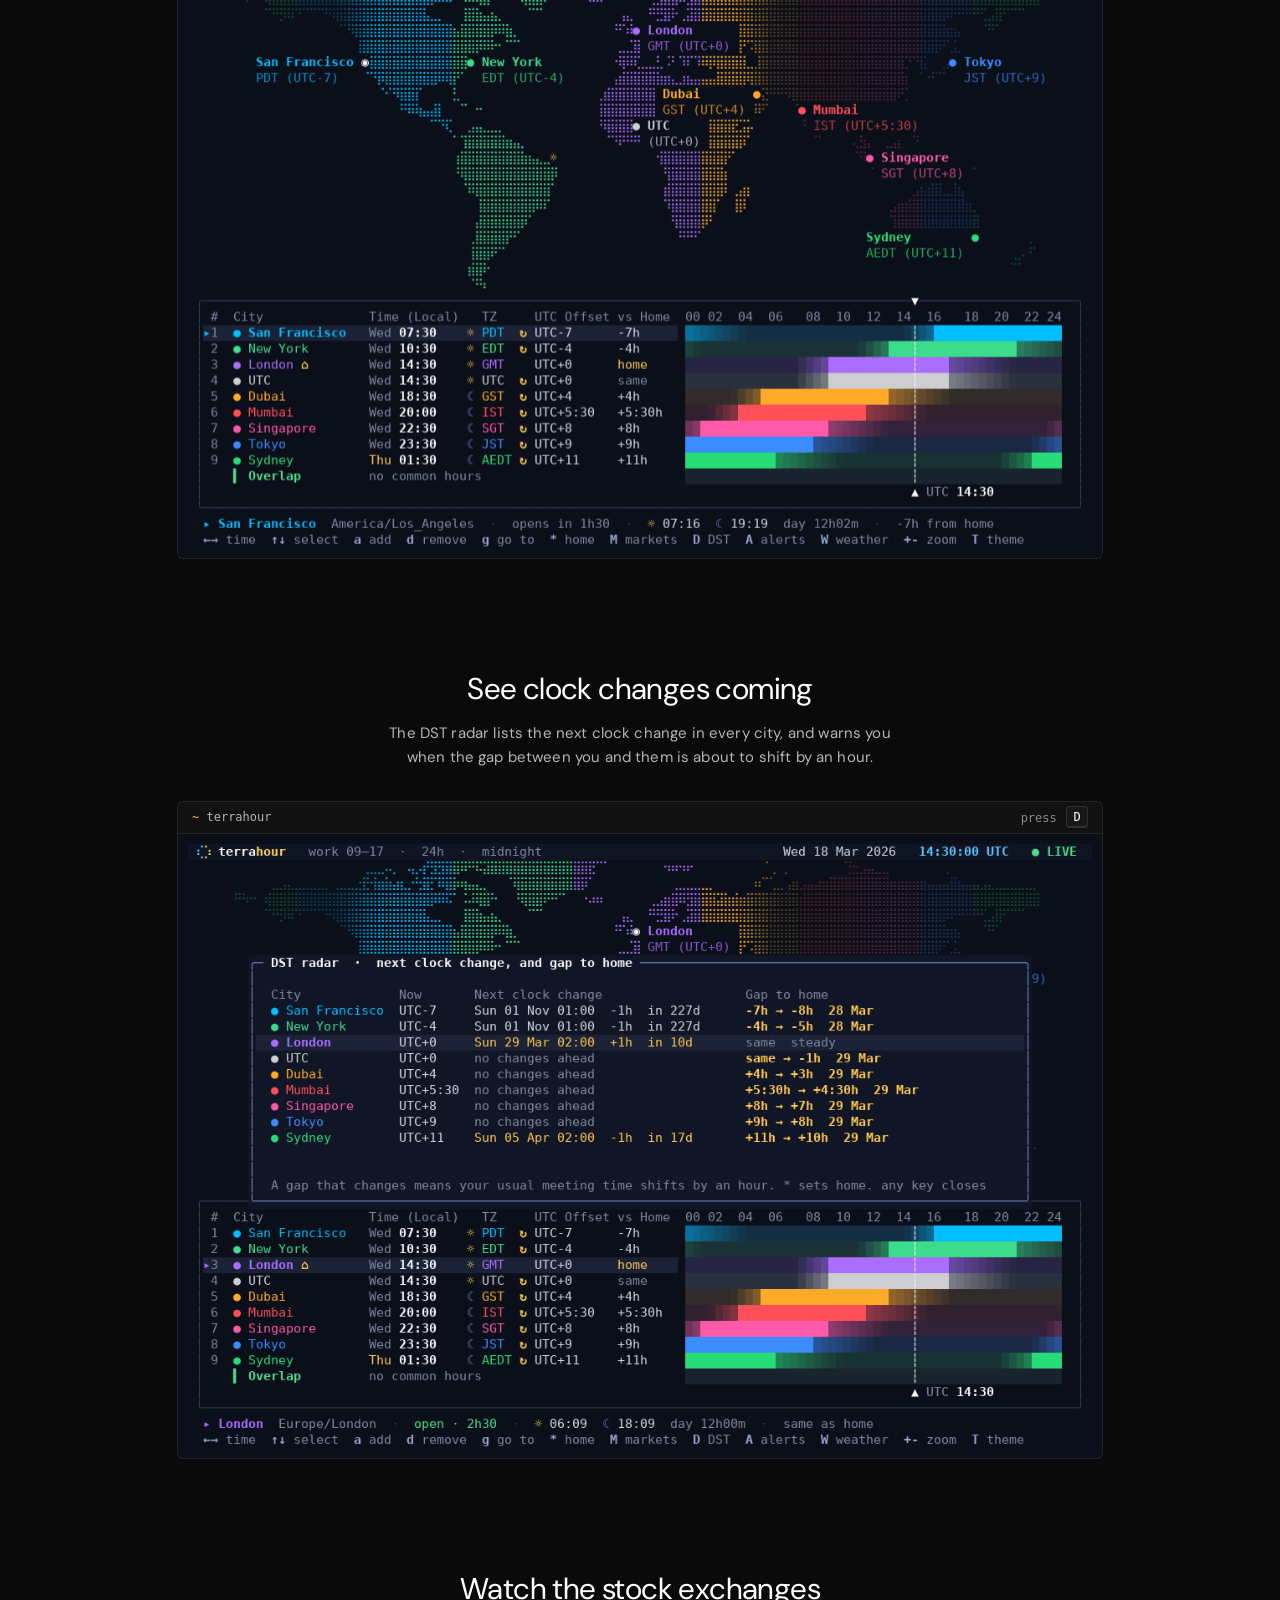
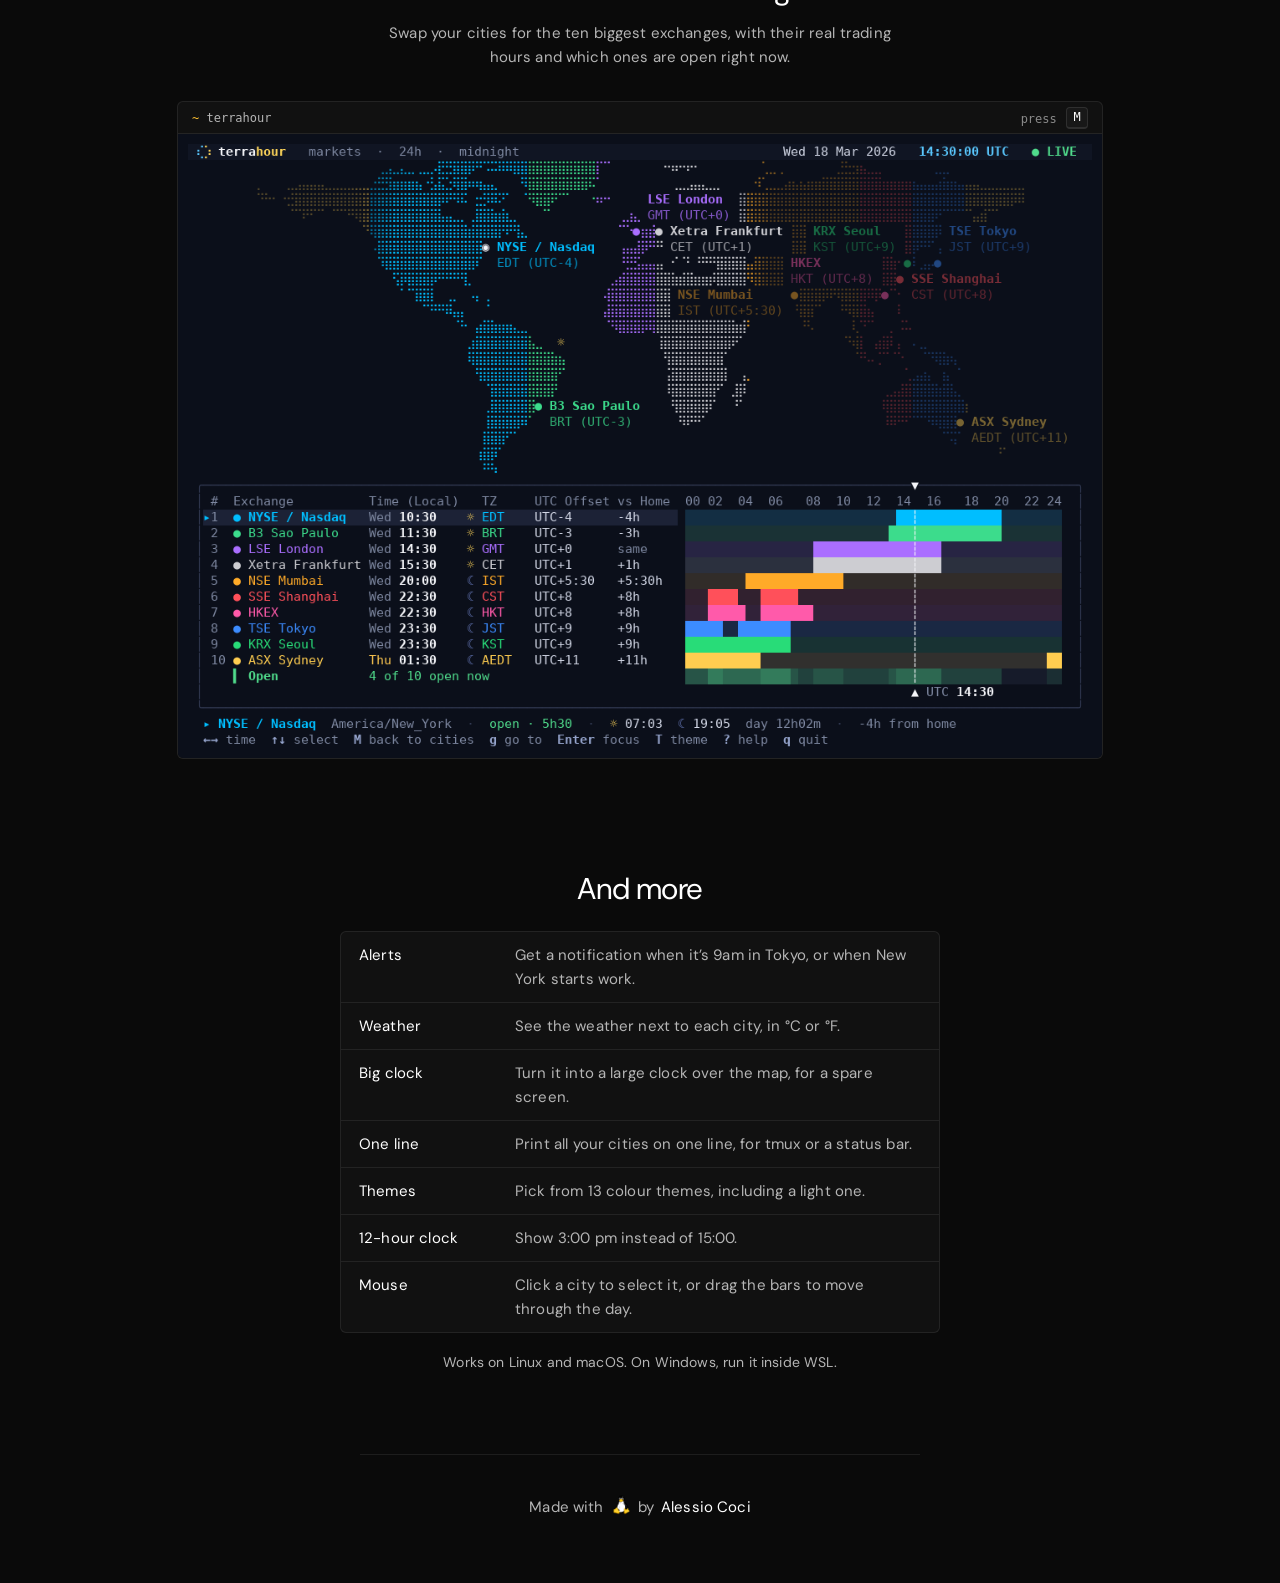
==== commit 5a1c1276: "Website: plain menu, demo video, three feature sections, GitHub stars and forks The menu is no longe" ====
--- a/site/index.html
+++ b/site/index.html
@@ -5,6 +5,16 @@
 <meta name="viewport" content="width=device-width, initial-scale=1">
 <title>terrahour: a world clock for the terminal</title>
 <meta name="description" content="A world clock for the terminal: see daylight, compare time zones, and find a time that works across cities.">
+<meta property="og:type" content="website">
+<meta property="og:site_name" content="terrahour">
+<meta property="og:title" content="terrahour: a world clock for the terminal">
+<meta property="og:description" content="See daylight, compare time zones, and find a time that works across cities.">
+<meta property="og:url" content="https://acoci86.github.io/terrahour/">
+<meta property="og:image" content="https://acoci86.github.io/terrahour/img/main.png">
+<meta property="og:image:width" content="1104">
+<meta property="og:image:height" content="746">
+<meta property="og:image:alt" content="terrahour in a terminal: a world map with day and night, and a table of cities with their working hours">
+<meta name="twitter:card" content="summary_large_image">
 <link rel="icon" type="image/svg+xml" href="favicon.svg">
 <link rel="icon" type="image/png" sizes="256x256" href="favicon.png">
 <link rel="apple-touch-icon" href="favicon.png">
@@ -20,15 +30,16 @@
   <div class="pill">
     <button class="pill-btn" id="theme" type="button" aria-label="Switch between light and dark mode" title="Light / dark"><span class="theme-dot" aria-hidden="true"></span></button>
     <span class="pill-sep" aria-hidden="true"></span>
-    <a class="pill-link" href="https://github.com/ACoci86/terrahour/blob/main/MANUAL.md"><svg class="pill-icon" viewBox="0 0 24 24" fill="none" stroke="currentColor" stroke-width="2" stroke-linecap="round" stroke-linejoin="round" aria-hidden="true"><path d="M2 3h6a4 4 0 0 1 4 4v14a3 3 0 0 0-3-3H2z"/><path d="M22 3h-6a4 4 0 0 0-4 4v14a3 3 0 0 1 3-3h7z"/></svg>manual</a>
+    <a class="pill-link" href="manual.html"><svg class="pill-icon" viewBox="0 0 24 24" fill="none" stroke="currentColor" stroke-width="2" stroke-linecap="round" stroke-linejoin="round" aria-hidden="true"><path d="M2 3h6a4 4 0 0 1 4 4v14a3 3 0 0 0-3-3H2z"/><path d="M22 3h-6a4 4 0 0 0-4 4v14a3 3 0 0 1 3-3h7z"/></svg>manual</a>
     <a class="pill-link" href="https://github.com/ACoci86/terrahour"><svg class="pill-icon" viewBox="0 0 16 16" fill="currentColor" aria-hidden="true"><path d="M8 0C3.58 0 0 3.58 0 8c0 3.54 2.29 6.53 5.47 7.59.4.07.55-.17.55-.38 0-.19-.01-.82-.01-1.49-2.01.37-2.53-.49-2.69-.94-.09-.23-.48-.94-.82-1.13-.28-.15-.68-.52-.01-.53.63-.01 1.08.58 1.23.82.72 1.21 1.87.87 2.33.66.07-.52.28-.87.51-1.07-1.78-.2-3.64-.89-3.64-3.95 0-.87.31-1.59.82-2.15-.08-.2-.36-1.02.08-2.12 0 0 .67-.21 2.2.82.64-.18 1.32-.27 2-.27s1.36.09 2 .27c1.53-1.04 2.2-.82 2.2-.82.44 1.1.16 1.92.08 2.12.51.56.82 1.27.82 2.15 0 3.07-1.87 3.75-3.65 3.95.29.25.54.73.54 1.48 0 1.07-.01 1.93-.01 2.2 0 .21.15.46.55.38A8.01 8.01 0 0 0 16 8c0-4.42-3.58-8-8-8z"/></svg>github</a>
+    <span class="gh-stats"><a class="gh-stat" href="https://github.com/ACoci86/terrahour/stargazers" data-gh="stargazers_count" title="Stars on GitHub" hidden><svg class="gh-icon gh-star" viewBox="0 0 24 24" aria-hidden="true"><path d="M11.52 2.3a.53.53 0 0 1 .96 0l2.31 4.68a2.12 2.12 0 0 0 1.6 1.16l5.16.76a.53.53 0 0 1 .3.9l-3.74 3.64a2.12 2.12 0 0 0-.61 1.88l.88 5.14a.53.53 0 0 1-.78.56l-4.62-2.43a2.12 2.12 0 0 0-1.97 0L6.4 21.01a.53.53 0 0 1-.77-.56l.88-5.14a2.12 2.12 0 0 0-.61-1.88L2.16 9.8a.53.53 0 0 1 .3-.9l5.16-.76a2.12 2.12 0 0 0 1.6-1.16z"/></svg><span></span></a><a class="gh-stat" href="https://github.com/ACoci86/terrahour/forks" data-gh="forks_count" title="Forks on GitHub" hidden><svg class="gh-icon gh-fork" viewBox="0 0 24 24" aria-hidden="true"><circle cx="12" cy="18" r="3"/><circle cx="6" cy="6" r="3"/><circle cx="18" cy="6" r="3"/><path d="M18 9v2c0 .6-.4 1-1 1H7c-.6 0-1-.4-1-1V9"/><path d="M12 12v3"/></svg><span></span></a></span>
   </div>
 </div>
 
 <main>
   <span class="hero-icon"><img src="favicon.svg" alt="" width="46" height="46"></span>
   <p class="hero-name">terrahour</p>
-  <h1 class="headline">A world clock<br>for the terminal.</h1>
+  <h1 class="headline">A world clock<br>for the terminal</h1>
   <p class="hero-intro">See daylight, compare time zones, and find a time that works across cities.</p>
 
   <div class="install" id="install">
@@ -40,15 +51,60 @@
     </button>
     <span class="visually-hidden" id="copied" aria-live="polite"></span>
   </div>
+  <a class="more" href="manual.html#install">Other ways to install <span aria-hidden="true">→</span></a>
 </main>
 
 <figure class="shot">
   <div class="window">
-    <div class="window-bar" aria-hidden="true"><i></i><i></i><i></i><span class="window-title">terrahour --ambient</span></div>
-    <img src="https://raw.githubusercontent.com/ACoci86/terrahour/main/docs/ambient.png" width="924" height="594"
-         alt="terrahour in a terminal: a map of the world with day and night, and a big clock under it">
+    <div class="window-bar" aria-hidden="true"><span class="window-title"><span class="window-path">~</span> terrahour</span></div>
+    <video id="demo" autoplay muted loop playsinline preload="auto" width="1014" height="670" poster="img/demo-poster.png"
+           aria-label="terrahour in use: moving through the day, the stock exchanges, the DST radar, adding Naples, the themes, the help and the ambient clock">
+      <source src="img/demo.webm" type="video/webm">
+      <source src="img/demo.mp4" type="video/mp4">
+    </video>
   </div>
 </figure>
+
+<section class="feature" id="meetings">
+  <h2>Find a meeting time</h2>
+  <p>Each city gets a bar with its working hours. The row at the bottom shows when everybody is at their desk at the same time.</p>
+  <div class="window">
+    <div class="window-bar" aria-hidden="true"><span class="window-title"><span class="window-path">~</span> terrahour</span></div>
+    <img src="img/main.png" width="1104" height="746" loading="lazy" alt="terrahour: nine cities on the map, and a table showing each one’s working hours across the day">
+  </div>
+</section>
+
+<section class="feature" id="dst">
+  <h2>See clock changes coming</h2>
+  <p>The DST radar lists the next clock change in every city, and warns you when the gap between you and them is about to shift by an hour.</p>
+  <div class="window">
+    <div class="window-bar" aria-hidden="true"><span class="window-title"><span class="window-path">~</span> terrahour</span><span class="window-key">press <kbd>D</kbd></span></div>
+    <img src="img/radar.png" width="1104" height="746" loading="lazy" alt="The DST radar: each city’s next clock change and how the gap to home shifts">
+  </div>
+</section>
+
+<section class="feature" id="markets">
+  <h2>Watch the stock exchanges</h2>
+  <p>Swap your cities for the ten biggest exchanges, with their real trading hours and which ones are open right now.</p>
+  <div class="window">
+    <div class="window-bar" aria-hidden="true"><span class="window-title"><span class="window-path">~</span> terrahour</span><span class="window-key">press <kbd>M</kbd></span></div>
+    <img src="img/markets.png" width="1104" height="746" loading="lazy" alt="terrahour in markets mode: ten stock exchanges on the map, with their opening hours">
+  </div>
+</section>
+
+<section class="also">
+  <h2>And more</h2>
+  <dl>
+    <div><dt>Alerts</dt><dd>Get a notification when it’s 9am in Tokyo, or when New York starts work.</dd></div>
+    <div><dt>Weather</dt><dd>See the weather next to each city, in °C or °F.</dd></div>
+    <div><dt>Big clock</dt><dd>Turn it into a large clock over the map, for a spare screen.</dd></div>
+    <div><dt>One line</dt><dd>Print all your cities on one line, for tmux or a status bar.</dd></div>
+    <div><dt>Themes</dt><dd>Pick from 13 colour themes, including a light one.</dd></div>
+    <div><dt>12-hour clock</dt><dd>Show 3:00 pm instead of 15:00.</dd></div>
+    <div><dt>Mouse</dt><dd>Click a city to select it, or drag the bars to move through the day.</dd></div>
+  </dl>
+  <p>Works on Linux and macOS. On Windows, run it inside WSL.</p>
+</section>
 
 <footer class="footer">
   <div class="footer-rule" aria-hidden="true"></div>
--- a/site/style.css
+++ b/site/style.css
@@ -14,7 +14,6 @@
   --on-highlight: #171717;
   --pill-bg: #1c1c1cb8;
   --pill-line: #ffffff1a;
-  --top-glow: #ffffff12;
   --font-sans: "DM Sans", system-ui, -apple-system, "Segoe UI", sans-serif;
   --font-mono: ui-monospace, "SF Mono", Menlo, Consolas, "DejaVu Sans Mono", monospace;
   --column: 600px;
@@ -31,12 +30,13 @@
   --card-hover: #0000000b;
   --pill-bg: #ffffffb8;
   --pill-line: #00000017;
-  --top-glow: #fff;
 }
 
 *, :before, :after { box-sizing: border-box; }
 html { background: var(--bg); -webkit-text-size-adjust: 100%; }
-body { margin: 0; color: var(--ink); background: radial-gradient(1100px 640px at 50% -160px, var(--top-glow), transparent 70%) no-repeat, var(--bg);
+/* Links within a page glide to their place, unless the visitor has asked for less motion. */
+@media (prefers-reduced-motion: no-preference) { html { scroll-behavior: smooth; } }
+body { margin: 0; color: var(--ink); background: var(--bg);
        font: 400 15px/1.6 var(--font-sans); letter-spacing: .01em; -webkit-font-smoothing: antialiased; -moz-osx-font-smoothing: grayscale; }
 a { color: inherit; }
 h1, p, figure { margin: 0; }
@@ -45,75 +45,170 @@
 :focus-visible { outline: 2px solid var(--highlight); outline-offset: 3px; border-radius: 4px; }
 .visually-hidden { position: absolute; width: 1px; height: 1px; overflow: hidden; clip-path: inset(50%); white-space: nowrap; }
 
-/* The little pill at the top: light or dark, and the two places to read more. */
-.top { position: sticky; top: 0; z-index: 40; display: flex; justify-content: center; padding: 22px 16px 10px; pointer-events: none; }
-.pill { pointer-events: auto; display: flex; align-items: center; gap: 2px; height: 38px; padding: 0 4px; border: 1px solid var(--pill-line);
-        border-radius: 999px; background: var(--pill-bg); backdrop-filter: blur(10px); box-shadow: 0 4px 14px -8px #00000040; font-size: 13.5px; line-height: 1; }
-.pill-btn { flex: none; display: grid; place-items: center; width: 30px; height: 30px; padding: 0; border: 0; border-radius: 999px;
-            background: none; color: inherit; cursor: pointer; transition: background .2s; }
-.pill-btn:hover { background: color-mix(in srgb, var(--ink) 8%, transparent); }
-.theme-dot { width: 12px; height: 12px; border: 1px solid var(--faint); border-radius: 50%;
-             background: linear-gradient(90deg, var(--faint) 50%, transparent 50%); transition: transform .4s var(--ease-out); }
+/* The menu at the top: light or dark, and the two places to read more. Plain words, no box around them. */
+.top { display: flex; justify-content: center; padding: 22px 16px 10px; }
+.pill { display: flex; align-items: center; gap: 6px; height: 38px; font-size: 13.5px; line-height: 1; }
+.pill-btn { flex: none; display: grid; place-items: center; width: 30px; height: 30px; padding: 0; border: 0;
+            background: none; color: var(--muted); cursor: pointer; transition: color .2s; }
+.pill-btn:hover { color: var(--ink); }
+.theme-dot { width: 12px; height: 12px; border: 1px solid currentColor; border-radius: 50%;
+             background: linear-gradient(90deg, currentColor 50%, transparent 50%); transition: transform .4s var(--ease-out); }
 [data-theme=dark] .theme-dot { transform: rotate(180deg); }
-.pill-sep { width: 1px; height: 15px; margin: 0 4px; background: var(--pill-line); }
-.pill-link { display: flex; align-items: center; gap: 7px; height: 30px; padding: 0 10px; border-radius: 999px; color: var(--muted);
-             text-decoration: none; transition: color .2s, background .2s; }
-.pill-link:hover { color: var(--ink); background: color-mix(in srgb, var(--ink) 8%, transparent); }
+.pill-sep { width: 1px; height: 15px; margin: 0 6px; background: var(--pill-line); }
+.pill-link { display: flex; align-items: center; gap: 7px; height: 30px; padding: 0 8px; color: var(--muted);
+             text-decoration: none; transition: color .2s; }
+.pill-link:hover { color: var(--ink); }
 .pill-icon { flex: none; width: 15px; height: 15px; }
+/* Stars and forks from GitHub, filled in by script.js once the page has loaded; hidden if GitHub can't be reached.
+   A yellow star and a quiet fork, each a link to its list on GitHub, set off from the menu by a thin line. */
+.gh-stats { display: flex; align-items: center; gap: 2px; }
+.gh-stats:has(.gh-stat:not([hidden]))::before { content: ""; width: 1px; height: 15px; margin: 0 6px 0 2px; background: var(--pill-line); }
+.gh-stat { display: flex; align-items: center; gap: 5px; height: 30px; padding: 0 6px; color: var(--ink); text-decoration: none;
+           font-variant-numeric: tabular-nums; animation: gh-in .4s ease-out; transition: color .2s; }
+.gh-stat[hidden] { display: none; }
+.gh-icon { flex: none; width: 14px; height: 14px; transition: transform .25s var(--ease-out); }
+.gh-star { fill: var(--highlight); }
+.gh-fork { fill: none; stroke: var(--muted); stroke-width: 2; stroke-linecap: round; stroke-linejoin: round; transition: stroke .2s; }
+.gh-stat:hover .gh-star { transform: rotate(-12deg) scale(1.12); }
+.gh-stat:hover .gh-fork { stroke: var(--ink); }
+@keyframes gh-in { from { opacity: 0; } }
 
 main { display: flex; flex-direction: column; align-items: center; max-width: var(--column); margin: 0 auto; padding: 88px 20px 0; text-align: center; }
-.hero-icon { display: grid; place-items: center; width: 72px; height: 72px; margin-bottom: 12px; border-radius: 23%;
-             background: linear-gradient(160deg, #fff, #ececec); box-shadow: inset 0 0 0 1px #00000012, 0 8px 20px -10px #00000073; }
-.hero-icon img { width: 64%; height: 64%; }
+.hero-icon { display: block; margin-bottom: 14px; }
+.hero-icon img { width: 52px; height: 52px; }
 .hero-name { margin-bottom: 22px; font-size: 14px; color: var(--text); }
 .headline { font-size: 46px; font-weight: 400; line-height: 1.12; letter-spacing: -.025em; }
 .hero-intro { max-width: 440px; margin-top: 20px; color: var(--muted); }
 
 /* The command to install it; the yellow button copies it. */
 .install { display: inline-flex; align-items: center; gap: 10px; max-width: 100%; height: 42px; margin-top: 30px; padding: 0 8px 0 17px;
-           border: 1px solid var(--line); border-radius: 999px; background: var(--card); font: 14px/1 var(--font-mono); letter-spacing: 0;
+           border: 1px solid var(--line); border-radius: 6px; background: var(--card); font: 14px/1 var(--font-mono); letter-spacing: 0;
            transition: background .2s; }
 .install:hover { background: var(--card-hover); }
 .install .prompt { color: var(--faint); user-select: none; }
 .install code { font: inherit; white-space: nowrap; cursor: pointer; }
-.chip { flex: none; display: grid; place-items: center; width: 26px; height: 26px; margin-left: 4px; padding: 0; border: 0; border-radius: 50%;
-        background: var(--highlight); color: var(--on-highlight); cursor: pointer; transition: transform .2s; }
-.chip:hover { transform: scale(1.1); }
+.chip { flex: none; display: grid; place-items: center; width: 26px; height: 26px; margin-left: 4px; padding: 0; border: 0; border-radius: 4px;
+        background: var(--highlight); color: var(--on-highlight); cursor: pointer; transition: filter .2s; }
+.chip:hover { filter: brightness(1.1); }
 .chip svg { grid-area: 1 / 1; width: 13px; height: 13px; fill: none; stroke: currentColor; stroke-width: 2.4; stroke-linecap: round;
             stroke-linejoin: round; transition: opacity .2s, transform .35s var(--ease-out); }
 .chip .i-done, .install.done .i-copy { opacity: 0; transform: scale(.4); }
 .install.done .i-done { opacity: 1; transform: none; }
 
-/* The picture, in the same quiet window acoci.dev puts its screenshots in. */
+/* The picture, in a plain terminal window: a title bar with the command, nothing else. */
 .shot { max-width: 966px; margin: 64px auto 0; padding: 0 20px; }
-.window { overflow: hidden; border: 1px solid var(--line); border-radius: 14px; background: var(--card); box-shadow: 0 30px 60px -30px #00000059; }
-.window-bar { position: relative; display: flex; align-items: center; gap: 6px; height: 34px; padding: 0 12px; border-bottom: 1px solid var(--line); }
-.window-bar i { width: 10px; height: 10px; border-radius: 50%; background: color-mix(in srgb, var(--ink) 18%, transparent); }
-.window-title { position: absolute; left: 50%; translate: -50%; width: min(320px, 100% - 128px); padding: 3px 10px; border-radius: 7px;
-                background: color-mix(in srgb, var(--ink) 6%, transparent); color: var(--muted); font: 11px/1.6 var(--font-mono); letter-spacing: 0;
-                text-align: center; white-space: nowrap; overflow: hidden; text-overflow: ellipsis; }
-.window img { width: 100%; height: auto; }
+.window { overflow: hidden; border: 1px solid var(--line); border-radius: 6px; background: var(--card); }
+.window-bar { display: flex; align-items: center; height: 32px; padding: 0 14px; border-bottom: 1px solid var(--line); }
+.window-title { color: var(--muted); font: 12px/1 var(--font-mono); letter-spacing: 0; white-space: nowrap; overflow: hidden; text-overflow: ellipsis; }
+.window-path { color: var(--highlight); }
+.window img, .window video { display: block; width: 100%; height: auto; }
+
+/* Three things it does, one after the other: a title, a sentence, and a large picture of it. */
+.feature { max-width: 966px; margin: 112px auto 0; padding: 0 20px; text-align: center; }
+.feature h2 { margin: 0; font-size: 30px; font-weight: 400; line-height: 1.2; letter-spacing: -.02em; }
+.feature p { max-width: 520px; margin: 14px auto 32px; color: var(--muted); }
+.window-key { margin-left: auto; color: var(--faint); font: 12px/1 var(--font-mono); letter-spacing: 0; }
+.window-key kbd { margin-right: 0; }
+
+/* Everything else: a name and one plain sentence each. */
+.also { max-width: 640px; margin: 112px auto 0; padding: 0 20px; }
+.also h2 { margin: 0 0 24px; font-size: 30px; font-weight: 400; line-height: 1.2; letter-spacing: -.02em; text-align: center; }
+.also dl { margin: 0; border: 1px solid var(--line); border-radius: 6px; background: var(--card); }
+.also dl > div { display: grid; grid-template-columns: 140px 1fr; gap: 16px; padding: 11px 18px; }
+.also dl > div + div { border-top: 1px solid var(--line); }
+.also dt { color: var(--ink); }
+.also dd { margin: 0; color: var(--muted); }
+.also p { margin-top: 18px; color: var(--muted); font-size: 14px; text-align: center; }
+
+/* The quiet link under the install command, to the rest of the ways to get it. */
+.more { margin-top: 16px; color: var(--muted); font-size: 14px; text-decoration: none; transition: color .2s; }
+.more:hover { color: var(--ink); }
+.more span { display: inline-block; transition: transform .2s; }
+.more:hover span { transform: translateX(3px); }
 
 .footer { max-width: var(--column); margin: 0 auto; padding: 80px 20px 64px; }
 .footer-rule { height: 1px; margin-bottom: 40px; background: var(--line); }
-.made { display: flex; justify-content: center; align-items: center; gap: 10px; color: var(--muted); font-size: 18px; }
-.tux { flex: none; width: 28px; height: 28px; margin-top: -4px; }
+.made { display: flex; justify-content: center; align-items: center; gap: 7px; color: var(--muted); }
+.tux { flex: none; width: 20px; height: 20px; margin-top: -3px; }
 .made a { position: relative; color: var(--ink); text-decoration: none; }
 .made a::after { content: ""; position: absolute; left: 0; right: 0; bottom: -3px; height: 1.5px; border-radius: 1px; background: var(--highlight);
                  transform: scaleX(0); transform-origin: 0; transition: transform .5s cubic-bezier(.65, 0, .35, 1); }
 .made a:hover::after, .made a:focus-visible::after { transform: none; }
 
-/* Everything arrives one after the other, a touch late and from just below. */
-@keyframes row-in { from { opacity: 0; transform: translateY(4px); } }
-@media (prefers-reduced-motion: no-preference) {
-  main > *, .shot, .footer { animation: .5s ease-out backwards row-in; animation-delay: calc(var(--k, 0) * 80ms); }
-  main > :nth-child(2) { --k: 1; }
-  main > :nth-child(3) { --k: 2; }
-  main > :nth-child(4) { --k: 3; }
-  main > :nth-child(5) { --k: 4; }
-  .shot { --k: 6; }
-  .footer { --k: 8; }
-}
+/* The top of the manual lines up with the sections under it, on the left, like a man page. */
+main.manual-head { align-items: flex-start; max-width: 680px; text-align: left; }
+.manual-head .hero-intro { max-width: none; }
+
+/* The manual: the same column, a card of contents to jump around, and quiet cards for keys and commands. */
+kbd { display: inline-grid; place-items: center; min-width: 22px; height: 22px; margin: 0 2px; padding: 0 6px; border: 1px solid var(--pill-line);
+      border-bottom-width: 2px; border-radius: 4px; background: var(--card); color: var(--ink); font: 12px/1 var(--font-mono); letter-spacing: 0;
+      vertical-align: 1px; white-space: nowrap; }
+/* The contents: a quiet card with a label on top, so it reads as the menu for this page. */
+.toc { width: 100%; max-width: 520px; margin-top: 34px; padding: 14px 8px 8px; border: 1px solid var(--line); border-radius: 6px; background: var(--card); text-align: left; }
+.toc-title { margin: 0 12px 6px; color: var(--faint); font-size: 11.5px; font-weight: 500; letter-spacing: .08em; text-transform: uppercase; }
+.toc ol { display: grid; grid-template-columns: 1fr 1fr; grid-template-rows: repeat(5, auto); grid-auto-flow: column; gap: 0 4px; margin: 0; padding: 0; list-style: none; }
+.toc a { display: flex; align-items: center; gap: 10px; height: 36px; padding: 0 12px; border-radius: 4px; color: var(--text); font-size: 14px;
+         text-decoration: none; transition: color .2s, background .2s; }
+.toc a:hover, .toc a:focus-visible { color: var(--ink); background: var(--card-hover); }
+.toc .glyph { color: var(--faint); transition: color .2s; }
+.toc a:hover .glyph { color: var(--highlight); }
+.toc-arrow { flex: none; width: 13px; height: 13px; margin-left: auto; fill: none; stroke: currentColor; stroke-width: 2; stroke-linecap: round; stroke-linejoin: round;
+             opacity: 0; transition: opacity .2s; }
+.toc a:hover .toc-arrow, .toc a:focus-visible .toc-arrow { opacity: .7; }
+
+.manual { max-width: 680px; margin: 0 auto; padding: 0 20px; }
+.manual section { padding-top: 76px; scroll-margin-top: -44px; }
+.manual h2 { display: flex; align-items: center; gap: 12px; margin: 0 0 18px; font-size: 26px; font-weight: 400; line-height: 1.25; letter-spacing: -.02em; }
+.sprite { position: absolute; width: 0; height: 0; overflow: hidden; }
+.glyph { flex: none; width: 15px; height: 15px; fill: none; stroke: currentColor; stroke-width: 1.75; stroke-linecap: round; stroke-linejoin: round; }
+.toc .glyph { width: 15px; height: 15px; }
+
+/* Each heading starts with its icon from the contents, in plain line work; yellow when you land on that section. */
+.mark { flex: none; display: grid; place-items: center; color: var(--faint); transition: color .2s; }
+.mark .glyph { width: 20px; height: 20px; }
+.mark:hover, .manual section:target .mark { color: var(--highlight); }
+.manual h3 { margin: 30px 0 8px; font-size: 15px; font-weight: 600; }
+.manual p { margin: 0 0 14px; color: var(--text); }
+.manual p strong { color: var(--ink); font-weight: 600; }
+.manual p a { color: var(--ink); text-decoration: underline 1.5px var(--highlight); text-underline-offset: 3px; }
+.manual code { padding: 1px 5px; border-radius: 3px; background: color-mix(in srgb, var(--ink) 7%, transparent); color: var(--ink);
+               font: 13px/1.5 var(--font-mono); letter-spacing: 0; overflow-wrap: anywhere; }
+
+/* Two columns that become one on a phone: a key and what it does, a command and what it is for. */
+.rows { margin: 0 0 22px; border: 1px solid var(--line); border-radius: 6px; background: var(--card); overflow: hidden; }
+.rows > div { display: grid; grid-template-columns: 190px 1fr; gap: 16px; align-items: baseline; padding: 10px 16px; transition: background .2s; }
+.rows > div + div { border-top: 1px solid var(--line); }
+.rows > div:hover { background: var(--card-hover); }
+.rows > div > :last-child { color: var(--text); }
+.rows .k { color: var(--muted); white-space: nowrap; }
+.rows .k kbd:first-child { margin-left: 0; }
+.rows.wide > div { grid-template-columns: 250px 1fr; }
+.rows.wide .k { color: var(--ink); white-space: normal; }
+.opts > div { grid-template-columns: 1fr; gap: 3px; }
+.opts code { justify-self: start; padding: 0; background: none; }
+.opts > div > span { color: var(--muted); font-size: 14px; }
+
+.term { position: relative; margin: 0 0 18px; padding: 14px 52px 14px 18px; border: 1px solid var(--line); border-radius: 6px; background: var(--card); color: var(--ink);
+        font: 13px/1.75 var(--font-mono); letter-spacing: 0; white-space: pre-wrap; overflow-wrap: anywhere; }
+.term .p { color: var(--faint); user-select: none; }
+.term .o { color: var(--muted); }
+/* The copy button in the corner of each block of commands: it copies the commands, not the prompts or the output. */
+.term-copy { position: absolute; top: 9px; right: 9px; display: grid; place-items: center; width: 28px; height: 28px; padding: 0;
+             border: 1px solid var(--line); border-radius: 4px; background: var(--bg); color: var(--faint); cursor: pointer; transition: color .2s, border-color .2s; }
+.term-copy:hover, .term-copy:focus-visible { color: var(--ink); border-color: var(--pill-line); }
+.term-copy svg { grid-area: 1 / 1; width: 13px; height: 13px; fill: none; stroke: currentColor; stroke-width: 2.2; stroke-linecap: round; stroke-linejoin: round; transition: opacity .2s; }
+.term-copy .i-done, .term-copy.done .i-copy { opacity: 0; }
+.term-copy.done .i-done { opacity: 1; }
+.term-copy.done { color: var(--highlight); }
+
+.themes { display: grid; grid-template-columns: repeat(auto-fill, minmax(150px, 1fr)); gap: 12px 16px; margin: 0; padding: 0; list-style: none; }
+.themes li { display: flex; align-items: center; gap: 10px; color: var(--text); font: 13px/1 var(--font-mono); letter-spacing: 0; }
+/* A tiny piece of the app: the theme's background and border, with three city dots in its first three colours. */
+.themes li::before { content: ""; flex: none; width: 24px; height: 24px; border-radius: 50%;
+                     box-shadow: inset 0 0 0 1.5px var(--ring), 0 0 0 1px var(--pill-line);
+                     background: radial-gradient(circle at 6.5px 50%, var(--c1) 2.4px, transparent 3px),
+                                 radial-gradient(circle at 12px 50%, var(--c2) 2.4px, transparent 3px),
+                                 radial-gradient(circle at 17.5px 50%, var(--c3) 2.4px, transparent 3px), var(--bg-t); }
 
 /* Switching light and dark: the new page grows out of the button as a circle. */
 :root.theme-switching::view-transition-old(root) { animation: none; }
@@ -128,9 +223,16 @@
   .headline { font-size: 28px; }
   .install { font-size: 13px; }
   .shot { margin-top: 48px; }
-  .window { border-radius: 12px; }
+  .feature { margin-top: 80px; }
+  .feature h2 { font-size: 24px; }
+  .feature p { margin-bottom: 24px; }
+  .also { margin-top: 80px; }
+  .also h2 { font-size: 24px; }
+  .also dl > div { grid-template-columns: 1fr; gap: 2px; }
   .window-bar { height: 28px; }
-  .window-bar i { width: 8px; height: 8px; }
   .footer { padding-top: 64px; }
-  .made { font-size: 17px; }
-}
+  .rows > div, .rows.wide > div { grid-template-columns: 1fr; gap: 4px; }
+  .manual section { padding-top: 60px; }
+  .manual h2 { font-size: 22px; }
+  .toc ol { grid-template-columns: 1fr; grid-template-rows: none; grid-auto-flow: row; }
+}
